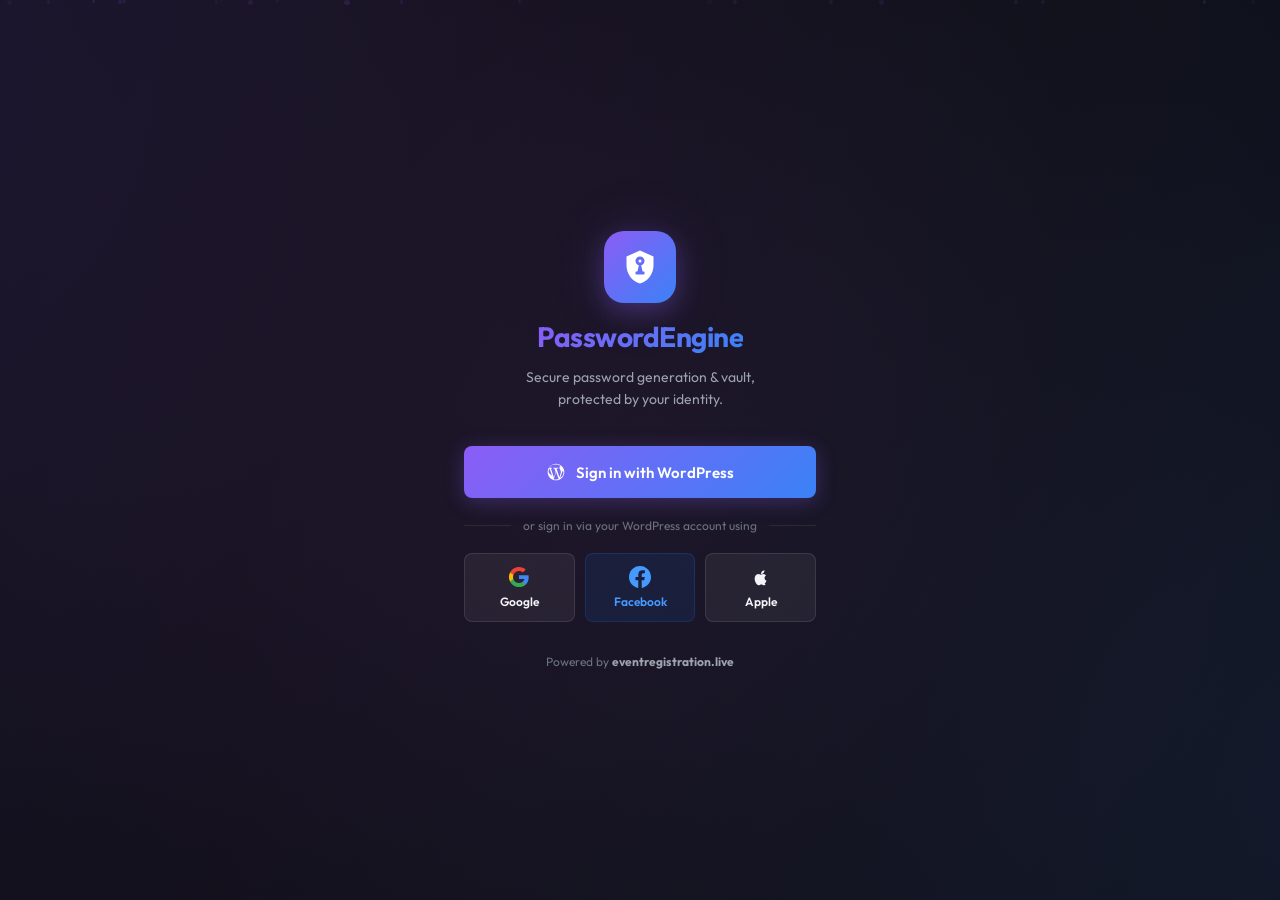
==== callback.html @ 6fecd8ae "Add files via upload" ====
<!DOCTYPE html>
<html lang="en">
<head>
  <meta charset="UTF-8">
  <meta name="viewport" content="width=device-width, initial-scale=1.0">
  <meta name="theme-color" content="#0b0d13">
  <title>PasswordEngine — Authenticating...</title>
  <link rel="icon" type="image/png" sizes="192x192" href="icon-192.png">
  <style>
    @import url('https://fonts.googleapis.com/css2?family=Outfit:wght@300;400;500;600;700&display=swap');

    * {
      box-sizing: border-box;
      margin: 0;
      padding: 0;
    }

    body {
      background-color: #0b0d13;
      color: #f3f4f6;
      font-family: 'Outfit', sans-serif;
      min-height: 100vh;
      display: flex;
      align-items: center;
      justify-content: center;
      background-image:
        radial-gradient(circle at 10% 20%, rgba(139, 92, 246, 0.08) 0%, transparent 40%),
        radial-gradient(circle at 90% 80%, rgba(59, 132, 246, 0.08) 0%, transparent 40%);
    }

    .callback-container {
      text-align: center;
      max-width: 360px;
      padding: 40px 24px;
    }

    .spinner {
      width: 48px;
      height: 48px;
      border: 3px solid rgba(139, 92, 246, 0.2);
      border-top-color: #8b5cf6;
      border-radius: 50%;
      animation: spin 0.8s linear infinite;
      margin: 0 auto 24px;
    }

    @keyframes spin {
      to { transform: rotate(360deg); }
    }

    .callback-title {
      font-size: 18px;
      font-weight: 600;
      margin-bottom: 8px;
    }

    .callback-desc {
      font-size: 14px;
      color: #9ca3af;
      line-height: 1.5;
    }

    .callback-error {
      display: none;
      background: rgba(239, 68, 68, 0.1);
      border: 1px solid rgba(239, 68, 68, 0.3);
      border-radius: 12px;
      padding: 20px;
      margin-top: 24px;
    }

    .callback-error.show {
      display: block;
    }

    .error-icon {
      font-size: 32px;
      margin-bottom: 12px;
    }

    .error-message {
      font-size: 14px;
      color: #fca5a5;
      line-height: 1.5;
      margin-bottom: 16px;
    }

    .btn-retry {
      display: inline-flex;
      align-items: center;
      gap: 8px;
      background: linear-gradient(135deg, #8b5cf6 0%, #3b82f6 100%);
      border: none;
      color: #fff;
      padding: 12px 24px;
      border-radius: 8px;
      font-family: 'Outfit', sans-serif;
      font-size: 14px;
      font-weight: 600;
      cursor: pointer;
      transition: opacity 0.15s, transform 0.15s;
      text-decoration: none;
    }

    .btn-retry:hover {
      opacity: 0.9;
    }

    .btn-retry:active {
      transform: scale(0.97);
    }
  </style>
</head>
<body>
  <div class="callback-container">
    <div id="loading-state">
      <div class="spinner"></div>
      <h1 class="callback-title">Authenticating...</h1>
      <p class="callback-desc">Completing your sign-in with WordPress. Just a moment.</p>
    </div>

    <div id="error-state" class="callback-error">
      <div class="error-icon">⚠️</div>
      <h2 class="callback-title">Authentication Failed</h2>
      <p id="error-message" class="error-message">An unknown error occurred.</p>
      <a href="./" class="btn-retry">
        <svg width="16" height="16" viewBox="0 0 24 24" fill="none" stroke="currentColor" stroke-width="2">
          <path d="M3 12a9 9 0 1 1 2.64 6.36"/>
          <path d="M3 22v-6h6"/>
        </svg>
        Try Again
      </a>
    </div>
  </div>

  <script src="auth.js"></script>
  <script>
    (async function handleOAuthCallback() {
      const loadingEl = document.getElementById('loading-state');
      const errorEl = document.getElementById('error-state');
      const errorMsgEl = document.getElementById('error-message');

      try {
        const queryString = window.location.search;

        if (!queryString || queryString.length < 2) {
          // No query params — redirect to main app
          window.location.replace('./');
          return;
        }

        const result = await AuthManager.handleCallback(queryString);

        if (result.success) {
          // Successfully authenticated — redirect to main app
          window.location.replace('./');
        } else {
          // Show error
          loadingEl.style.display = 'none';
          errorEl.classList.add('show');
          errorMsgEl.textContent = result.error || 'Authentication failed. Please try again.';
        }
      } catch (err) {
        console.error('Callback processing error:', err);
        loadingEl.style.display = 'none';
        errorEl.classList.add('show');
        errorMsgEl.textContent = 'An unexpected error occurred during authentication.';
      }
    })();
  </script>
</body>
</html>
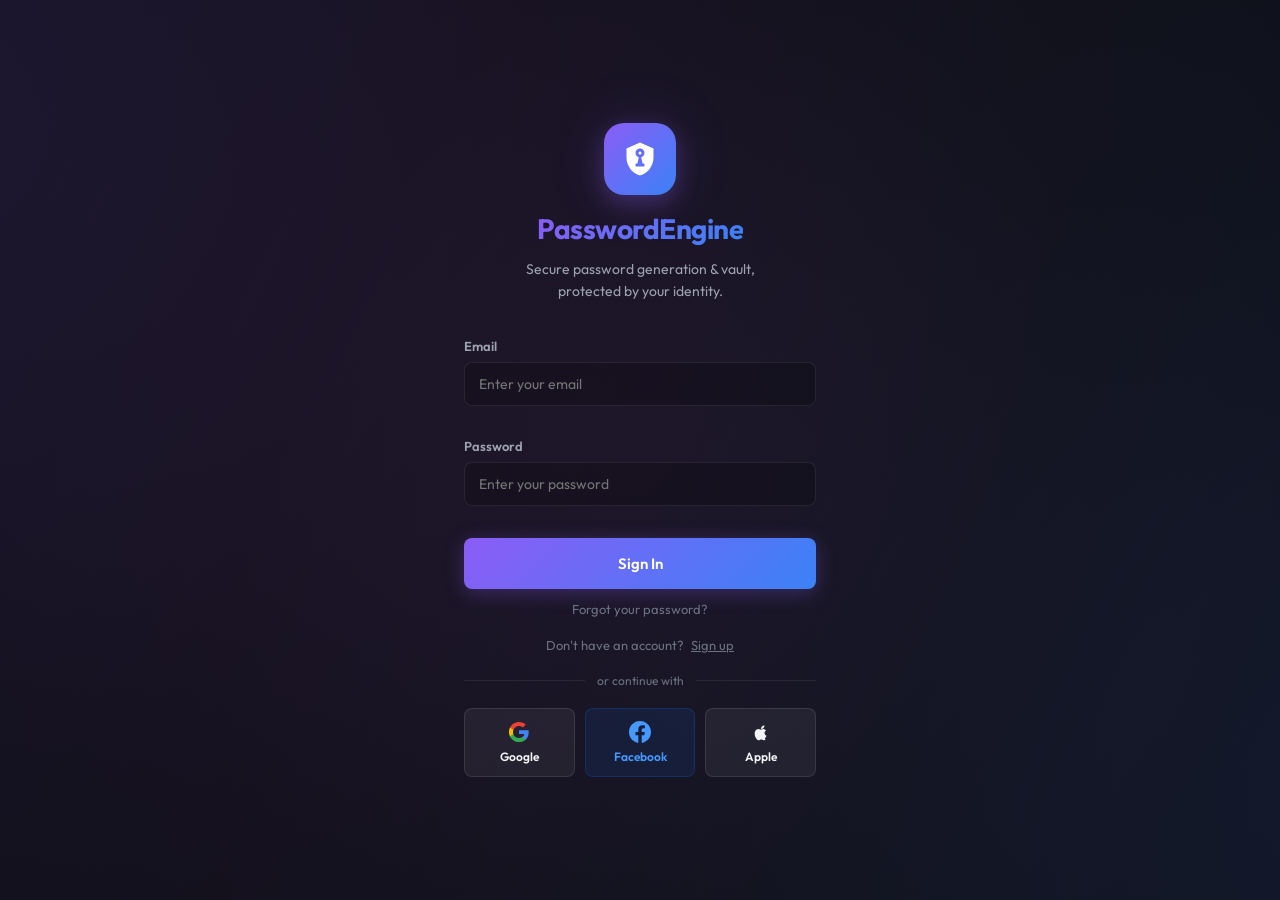
==== commit 62759321: "Bump SW cache to v3 to force re-fetch of updated auth files; simplify callback.html Co-Authored-By: " ====
--- a/callback.html
+++ b/callback.html
@@ -133,40 +133,9 @@
     </div>
   </div>
 
-  <script src="auth.js"></script>
   <script>
-    (async function handleOAuthCallback() {
-      const loadingEl = document.getElementById('loading-state');
-      const errorEl = document.getElementById('error-state');
-      const errorMsgEl = document.getElementById('error-message');
-
-      try {
-        const queryString = window.location.search;
-
-        if (!queryString || queryString.length < 2) {
-          // No query params — redirect to main app
-          window.location.replace('./');
-          return;
-        }
-
-        const result = await AuthManager.handleCallback(queryString);
-
-        if (result.success) {
-          // Successfully authenticated — redirect to main app
-          window.location.replace('./');
-        } else {
-          // Show error
-          loadingEl.style.display = 'none';
-          errorEl.classList.add('show');
-          errorMsgEl.textContent = result.error || 'Authentication failed. Please try again.';
-        }
-      } catch (err) {
-        console.error('Callback processing error:', err);
-        loadingEl.style.display = 'none';
-        errorEl.classList.add('show');
-        errorMsgEl.textContent = 'An unexpected error occurred during authentication.';
-      }
-    })();
+    // Firebase sign-in uses popups — this callback page is no longer part of the auth flow.
+    window.location.replace('./');
   </script>
 </body>
 </html>
